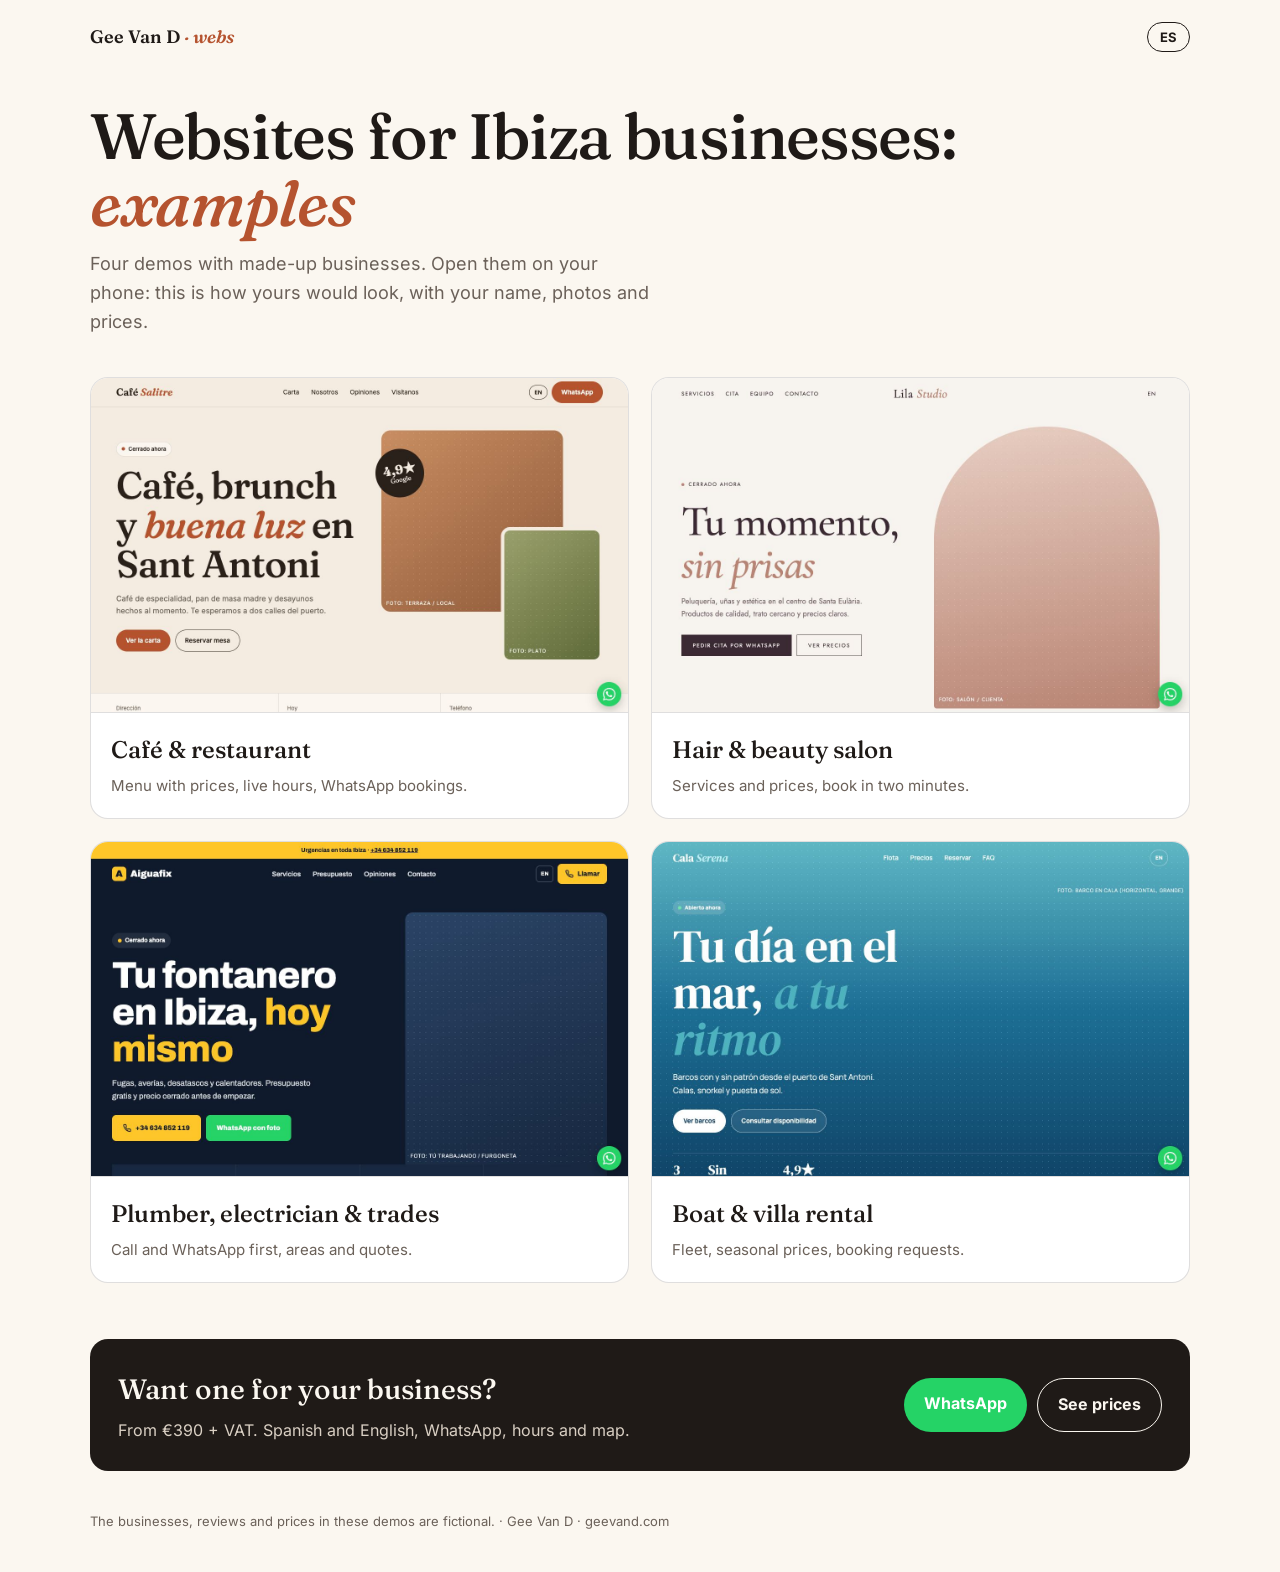
==== index.html @ 306f0357 "Add Ibiza local-business website demos Co-Authored-By: Claude Opus 5.5 <noreply@anthropic.com>" ====
<!doctype html>
<html lang="es">
<head>
<meta charset="utf-8">
<meta name="robots" content="noindex, nofollow">
<meta name="viewport" content="width=device-width, initial-scale=1">
<title>Gee Van D · Demos de webs para negocios de Ibiza</title>
<meta name="description" content="Ejemplos de webs para negocios locales de Ibiza: café, salón de belleza, oficios y alquiler de barcos.">
<style>
  @font-face { font-family: "Fraunces"; src: url(cafe/fonts/fraunces-latin-wght-normal.woff2) format("woff2"); font-weight: 100 900; }
  @font-face { font-family: "Fraunces"; src: url(cafe/fonts/fraunces-latin-wght-italic.woff2) format("woff2"); font-weight: 100 900; font-style: italic; }
  @font-face { font-family: "Inter"; src: url(cafe/fonts/inter-latin-wght-normal.woff2) format("woff2"); font-weight: 100 900; }
  :root { --ink: #1f1a17; --muted: #6b6159; --paper: #fbf7f0; --terra: #b5532f; --line: rgba(31,26,23,.14); }
  * { box-sizing: border-box; }
  body { margin: 0; background: var(--paper); color: var(--ink); font: 16px/1.6 "Inter", system-ui, sans-serif; }
  html[data-lang="es"] [lang="en"], html[data-lang="en"] [lang="es"], html:not([data-lang]) [lang="en"] { display: none !important; }
  .wrap { width: min(1100px, 100% - 32px); margin-inline: auto; }
  header { display: flex; justify-content: space-between; align-items: center; padding: 22px 0; }
  .brand { font-family: "Fraunces", serif; font-weight: 600; font-size: 18px; }
  .brand i { color: var(--terra); }
  button.lang { border: 1.5px solid var(--ink); background: none; border-radius: 99px; padding: 6px 12px; font: 700 13px "Inter", sans-serif; cursor: pointer; color: var(--ink); }
  h1 { font-family: "Fraunces", Georgia, serif; font-weight: 500; font-size: clamp(36px, 6vw, 64px); line-height: 1.05; letter-spacing: -.02em; margin: 28px 0 14px; }
  h1 em { color: var(--terra); }
  .lead { font-size: 18px; color: var(--muted); max-width: 52ch; margin: 0 0 40px; }
  .grid { display: grid; grid-template-columns: repeat(2, 1fr); gap: 22px; }
  .card { display: block; text-decoration: none; color: inherit; background: #fff; border: 1px solid var(--line); border-radius: 18px; overflow: hidden; transition: transform .2s, box-shadow .2s; }
  .card:hover { transform: translateY(-3px); box-shadow: 0 12px 30px rgba(0,0,0,.08); }
  .card img { display: block; width: 100%; aspect-ratio: 16 / 10; object-fit: cover; object-position: top; border-bottom: 1px solid var(--line); }
  .card div { padding: 18px 20px 20px; }
  .card h2 { font-family: "Fraunces", serif; font-weight: 500; font-size: 24px; margin: 0 0 4px; }
  .card p { margin: 0; color: var(--muted); font-size: 15px; }
  .cta { margin: 56px 0 40px; padding: 28px; border-radius: 18px; background: var(--ink); color: var(--paper); display: flex; justify-content: space-between; align-items: center; gap: 20px; flex-wrap: wrap; }
  .cta h2 { font-family: "Fraunces", serif; font-weight: 500; font-size: 28px; margin: 0; }
  .cta p { margin: 6px 0 0; color: #d9cfc3; }
  .btns { display: flex; gap: 10px; flex-wrap: wrap; }
  .btn { display: inline-block; padding: 13px 20px; border-radius: 99px; text-decoration: none; font-weight: 700; }
  .btn.wa { background: #25D366; color: #fff; }
  .btn.pdf { border: 1.5px solid var(--paper); color: var(--paper); }
  footer { padding: 0 0 40px; font-size: 13px; color: var(--muted); }
  @media (max-width: 760px) { .grid { grid-template-columns: 1fr; } }
</style>
</head>
<body>
<div class="wrap">
  <header>
    <div class="brand">Gee Van D <i>· webs</i></div>
    <button class="lang" type="button" id="lang">EN</button>
  </header>

  <h1><span lang="es">Webs para negocios de Ibiza: <em>ejemplos</em></span><span lang="en">Websites for Ibiza businesses: <em>examples</em></span></h1>
  <p class="lead"><span lang="es">Cuatro demos con negocios inventados. Ábrelas en el móvil: así quedaría la tuya, con tu nombre, tus fotos y tus precios.</span><span lang="en">Four demos with made-up businesses. Open them on your phone: this is how yours would look, with your name, photos and prices.</span></p>

  <div class="grid">
    <a class="card" href="cafe/"><img src="thumbs/cafe.jpg" alt="" loading="lazy"><div><h2><span lang="es">Café y restaurante</span><span lang="en">Café &amp; restaurant</span></h2><p><span lang="es">Carta con precios, horario en vivo, reservas por WhatsApp.</span><span lang="en">Menu with prices, live hours, WhatsApp bookings.</span></p></div></a>
    <a class="card" href="salon/"><img src="thumbs/salon.jpg" alt="" loading="lazy"><div><h2><span lang="es">Peluquería y estética</span><span lang="en">Hair &amp; beauty salon</span></h2><p><span lang="es">Lista de servicios y precios, cita en dos minutos.</span><span lang="en">Services and prices, book in two minutes.</span></p></div></a>
    <a class="card" href="trades/"><img src="thumbs/trades.jpg" alt="" loading="lazy"><div><h2><span lang="es">Fontanero, electricista y oficios</span><span lang="en">Plumber, electrician &amp; trades</span></h2><p><span lang="es">Llamada y WhatsApp primero, zonas y presupuesto.</span><span lang="en">Call and WhatsApp first, areas and quotes.</span></p></div></a>
    <a class="card" href="rental/"><img src="thumbs/rental.jpg" alt="" loading="lazy"><div><h2><span lang="es">Alquiler de barcos y villas</span><span lang="en">Boat &amp; villa rental</span></h2><p><span lang="es">Flota, precios por temporada, solicitud de reserva.</span><span lang="en">Fleet, seasonal prices, booking requests.</span></p></div></a>
  </div>

  <div class="cta">
    <div>
      <h2><span lang="es">¿Quieres la tuya?</span><span lang="en">Want one for your business?</span></h2>
      <p><span lang="es">Desde 390 € + IVA. Español e inglés, WhatsApp, horario y mapa.</span><span lang="en">From €390 + VAT. Spanish and English, WhatsApp, hours and map.</span></p>
    </div>
    <div class="btns">
      <a class="btn wa" id="wa" href="https://wa.me/34634852119" target="_blank" rel="noopener">WhatsApp</a>
      <a class="btn pdf" href="Gee-Van-D-Webs-Ibiza-Precios.pdf" target="_blank" rel="noopener"><span lang="es">Ver precios</span><span lang="en">See prices</span></a>
    </div>
  </div>

  <footer><span lang="es">Los negocios, reseñas y precios de las demos son ficticios.</span><span lang="en">The businesses, reviews and prices in these demos are fictional.</span> · Gee Van D · geevand.com</footer>
</div>
<script>
  (function () {
    var root = document.documentElement, btn = document.getElementById('lang'), wa = document.getElementById('wa');
    var msg = { es: 'Hola Gee, he visto las demos y me interesa una web.', en: "Hi Gee, I saw the demos and I'm interested in a website." };
    function set(l) {
      root.setAttribute('data-lang', l); root.lang = l; btn.textContent = l === 'es' ? 'EN' : 'ES';
      wa.href = 'https://wa.me/34634852119?text=' + encodeURIComponent(msg[l]);
      try { localStorage.setItem('lang', l); } catch (e) {}
    }
    var saved; try { saved = localStorage.getItem('lang'); } catch (e) {}
    set(saved === 'es' || saved === 'en' ? saved : ((navigator.language || 'es').toLowerCase().indexOf('es') === 0 ? 'es' : 'en'));
    btn.addEventListener('click', function () { set(root.getAttribute('data-lang') === 'es' ? 'en' : 'es'); });
  })();
</script>
</body>
</html>
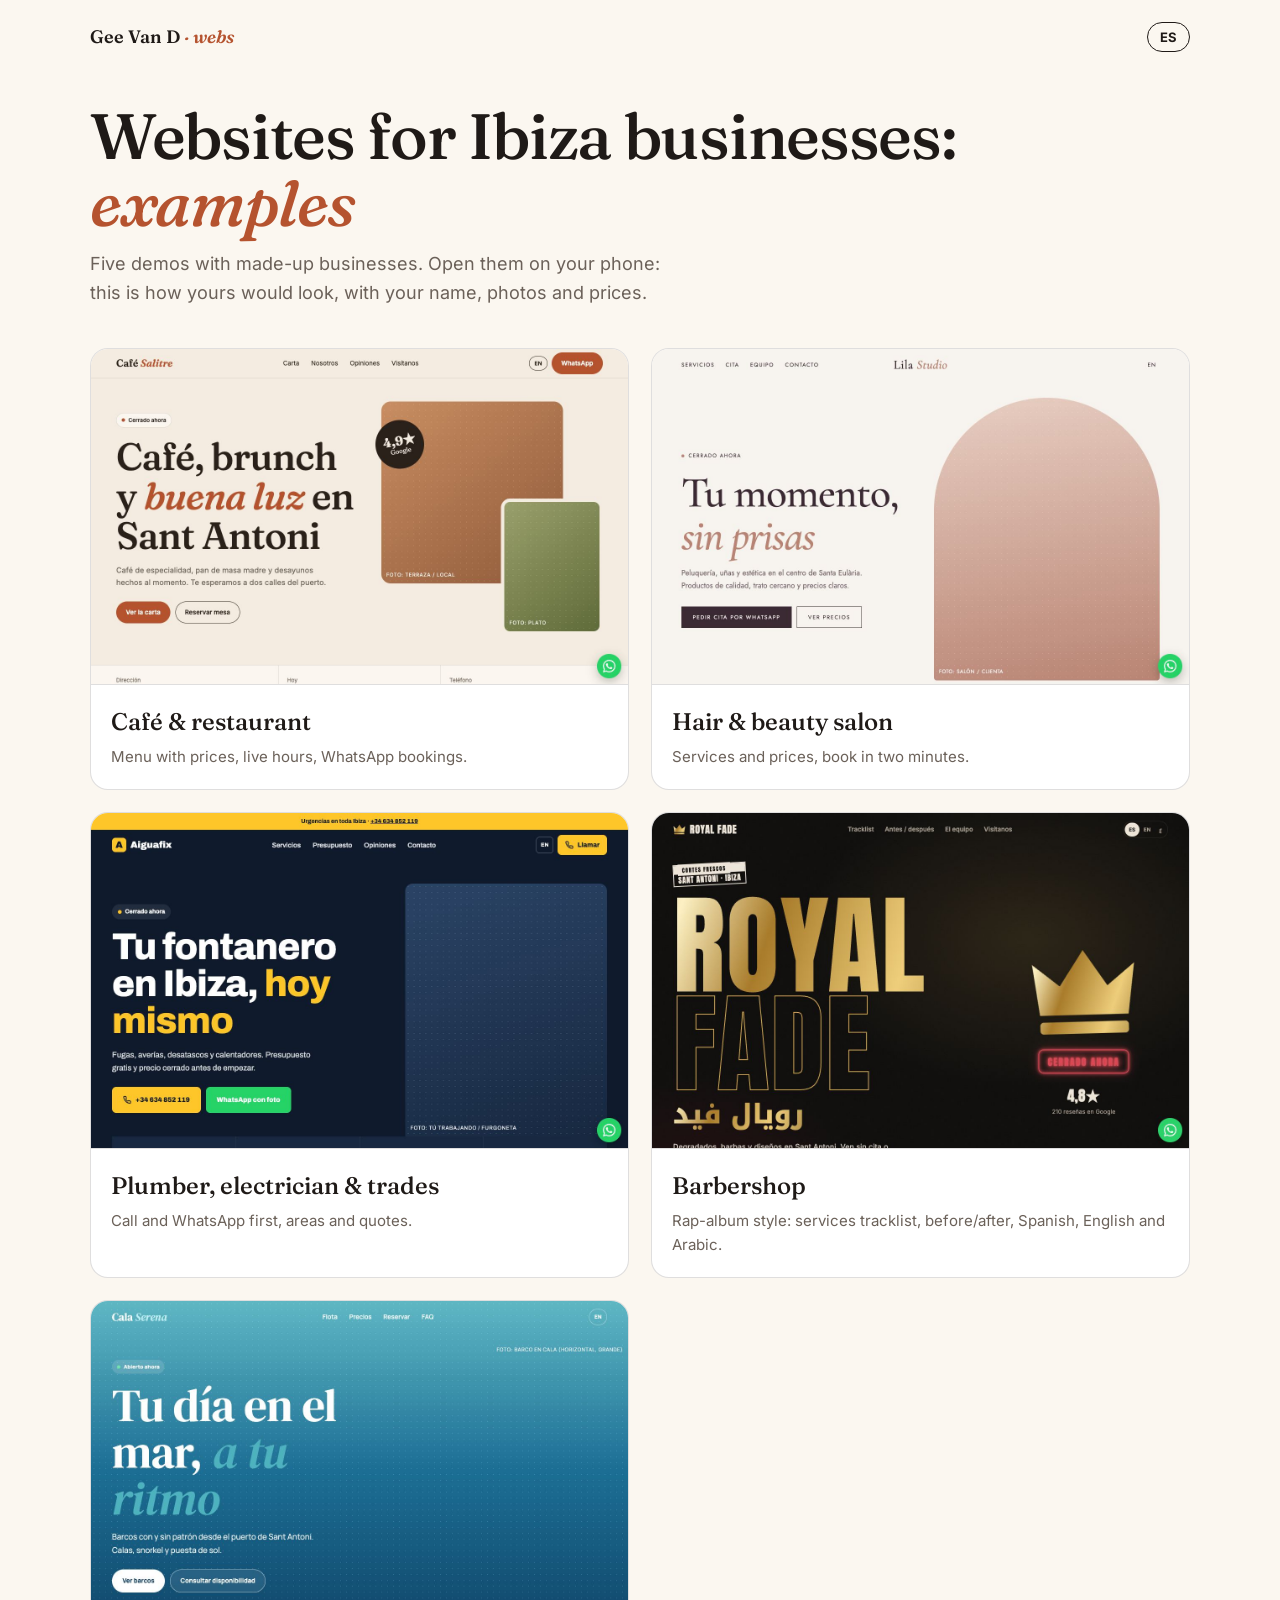
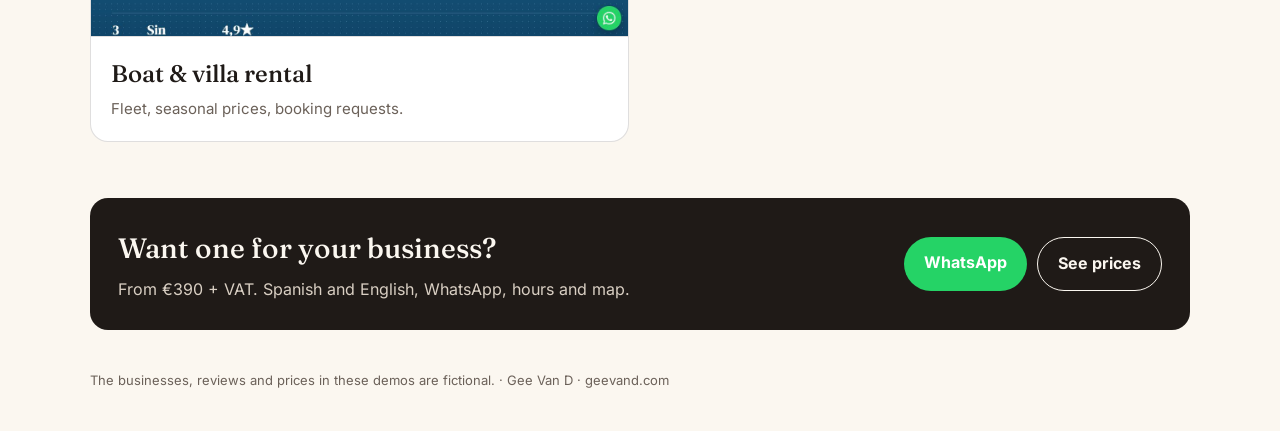
==== commit b4365e97: "Add barber demo and KingBarber proposal Co-Authored-By: Claude Opus 5.5 <noreply@anthropic.com>" ====
--- a/index.html
+++ b/index.html
@@ -3,6 +3,7 @@
 <head>
 <meta charset="utf-8">
 <meta name="robots" content="noindex, nofollow">
+<link rel="icon" href="data:,">
 <meta name="viewport" content="width=device-width, initial-scale=1">
 <title>Gee Van D · Demos de webs para negocios de Ibiza</title>
 <meta name="description" content="Ejemplos de webs para negocios locales de Ibiza: café, salón de belleza, oficios y alquiler de barcos.">
@@ -48,12 +49,13 @@
   </header>
 
   <h1><span lang="es">Webs para negocios de Ibiza: <em>ejemplos</em></span><span lang="en">Websites for Ibiza businesses: <em>examples</em></span></h1>
-  <p class="lead"><span lang="es">Cuatro demos con negocios inventados. Ábrelas en el móvil: así quedaría la tuya, con tu nombre, tus fotos y tus precios.</span><span lang="en">Four demos with made-up businesses. Open them on your phone: this is how yours would look, with your name, photos and prices.</span></p>
+  <p class="lead"><span lang="es">Cinco demos con negocios inventados. Ábrelas en el móvil: así quedaría la tuya, con tu nombre, tus fotos y tus precios.</span><span lang="en">Five demos with made-up businesses. Open them on your phone: this is how yours would look, with your name, photos and prices.</span></p>
 
   <div class="grid">
     <a class="card" href="cafe/"><img src="thumbs/cafe.jpg" alt="" loading="lazy"><div><h2><span lang="es">Café y restaurante</span><span lang="en">Café &amp; restaurant</span></h2><p><span lang="es">Carta con precios, horario en vivo, reservas por WhatsApp.</span><span lang="en">Menu with prices, live hours, WhatsApp bookings.</span></p></div></a>
     <a class="card" href="salon/"><img src="thumbs/salon.jpg" alt="" loading="lazy"><div><h2><span lang="es">Peluquería y estética</span><span lang="en">Hair &amp; beauty salon</span></h2><p><span lang="es">Lista de servicios y precios, cita en dos minutos.</span><span lang="en">Services and prices, book in two minutes.</span></p></div></a>
     <a class="card" href="trades/"><img src="thumbs/trades.jpg" alt="" loading="lazy"><div><h2><span lang="es">Fontanero, electricista y oficios</span><span lang="en">Plumber, electrician &amp; trades</span></h2><p><span lang="es">Llamada y WhatsApp primero, zonas y presupuesto.</span><span lang="en">Call and WhatsApp first, areas and quotes.</span></p></div></a>
+    <a class="card" href="barber/"><img src="thumbs/barber.jpg" alt="" loading="lazy"><div><h2><span lang="es">Barbería</span><span lang="en">Barbershop</span></h2><p><span lang="es">Estilo disco de rap: tracklist de servicios, antes/después, español, inglés y árabe.</span><span lang="en">Rap-album style: services tracklist, before/after, Spanish, English and Arabic.</span></p></div></a>
     <a class="card" href="rental/"><img src="thumbs/rental.jpg" alt="" loading="lazy"><div><h2><span lang="es">Alquiler de barcos y villas</span><span lang="en">Boat &amp; villa rental</span></h2><p><span lang="es">Flota, precios por temporada, solicitud de reserva.</span><span lang="en">Fleet, seasonal prices, booking requests.</span></p></div></a>
   </div>
 
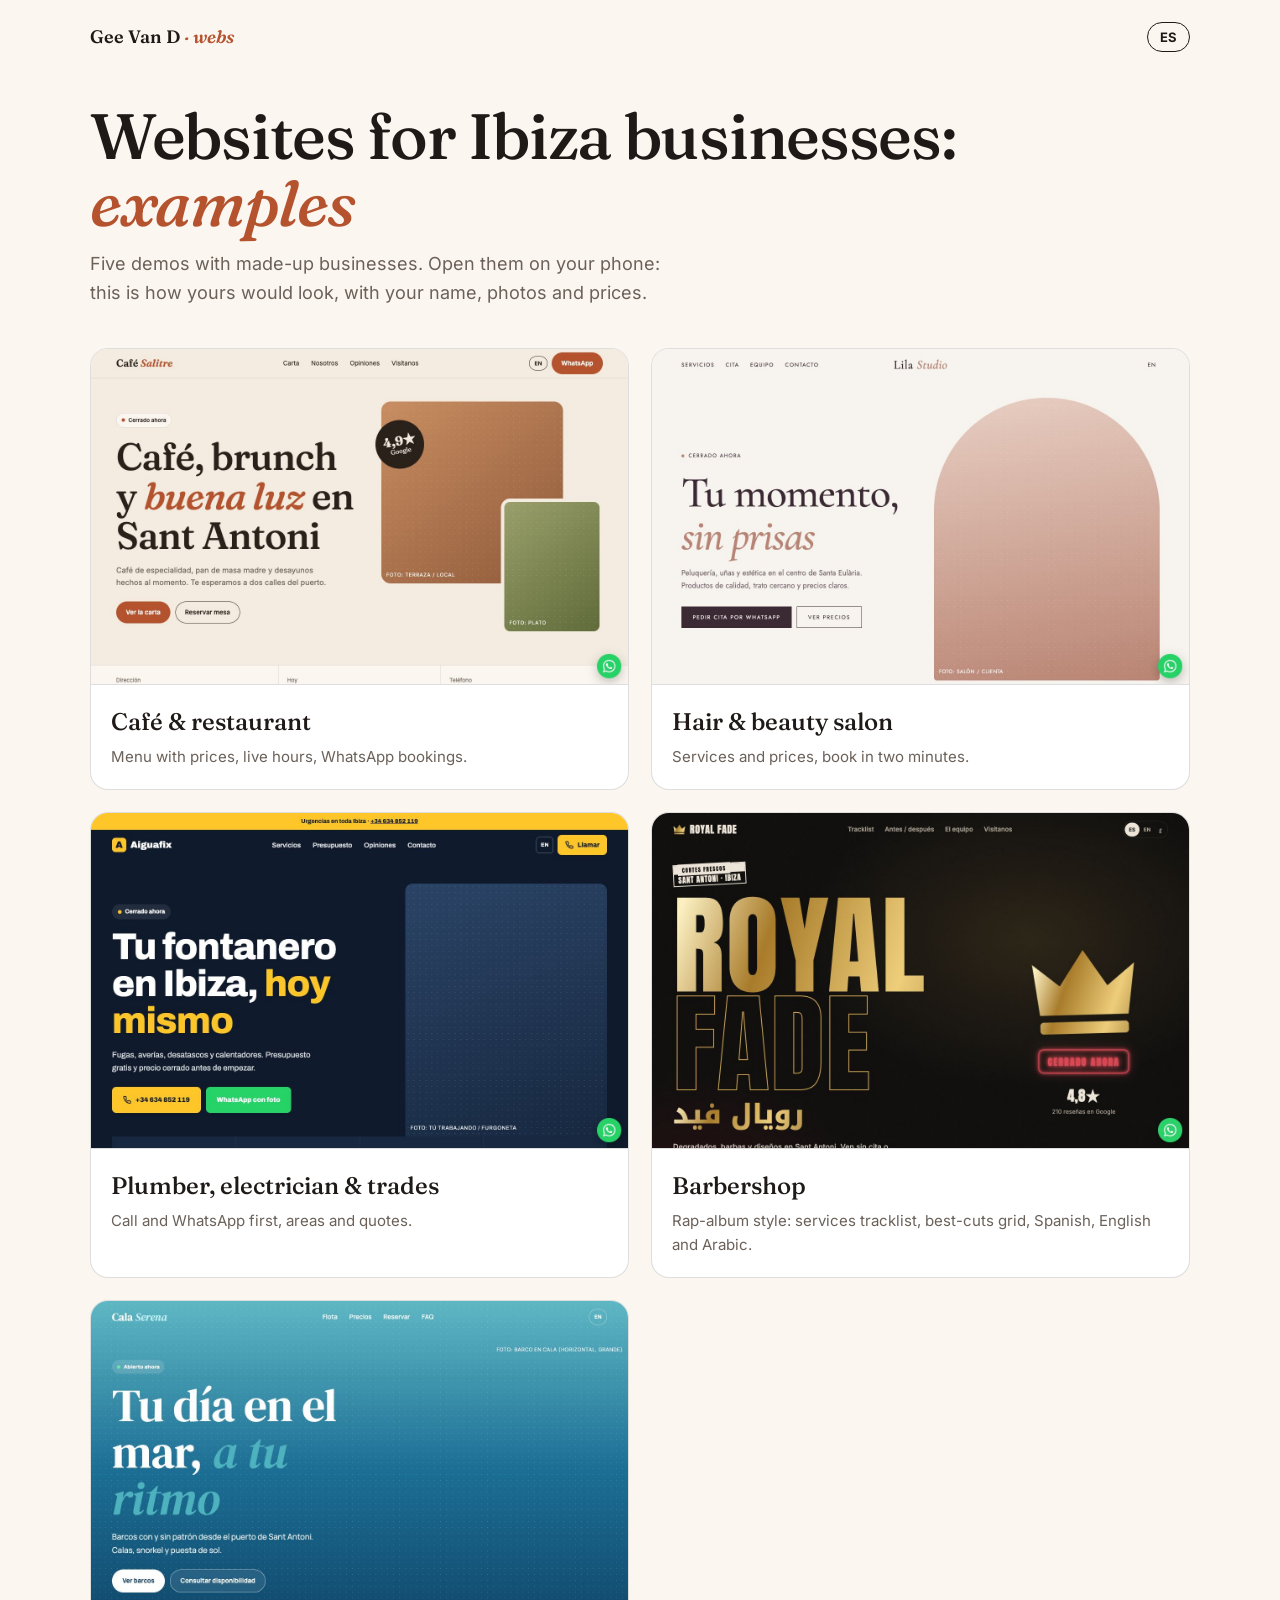
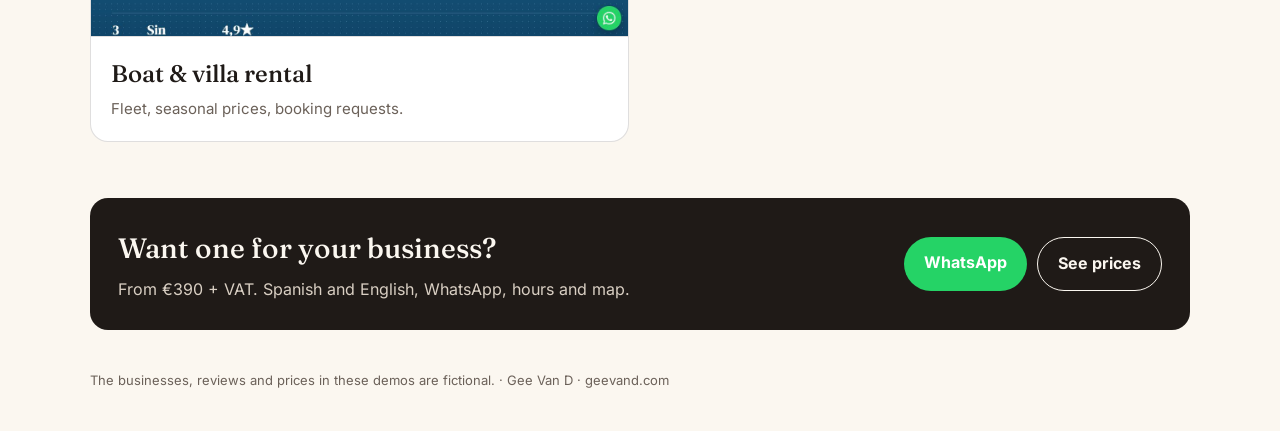
==== commit 87c8a1b1: "Replace before/after slider with best-cuts grid Co-Authored-By: Claude Opus 5.5 <noreply@anthropic.c" ====
--- a/index.html
+++ b/index.html
@@ -55,7 +55,7 @@
     <a class="card" href="cafe/"><img src="thumbs/cafe.jpg" alt="" loading="lazy"><div><h2><span lang="es">Café y restaurante</span><span lang="en">Café &amp; restaurant</span></h2><p><span lang="es">Carta con precios, horario en vivo, reservas por WhatsApp.</span><span lang="en">Menu with prices, live hours, WhatsApp bookings.</span></p></div></a>
     <a class="card" href="salon/"><img src="thumbs/salon.jpg" alt="" loading="lazy"><div><h2><span lang="es">Peluquería y estética</span><span lang="en">Hair &amp; beauty salon</span></h2><p><span lang="es">Lista de servicios y precios, cita en dos minutos.</span><span lang="en">Services and prices, book in two minutes.</span></p></div></a>
     <a class="card" href="trades/"><img src="thumbs/trades.jpg" alt="" loading="lazy"><div><h2><span lang="es">Fontanero, electricista y oficios</span><span lang="en">Plumber, electrician &amp; trades</span></h2><p><span lang="es">Llamada y WhatsApp primero, zonas y presupuesto.</span><span lang="en">Call and WhatsApp first, areas and quotes.</span></p></div></a>
-    <a class="card" href="barber/"><img src="thumbs/barber.jpg" alt="" loading="lazy"><div><h2><span lang="es">Barbería</span><span lang="en">Barbershop</span></h2><p><span lang="es">Estilo disco de rap: tracklist de servicios, antes/después, español, inglés y árabe.</span><span lang="en">Rap-album style: services tracklist, before/after, Spanish, English and Arabic.</span></p></div></a>
+    <a class="card" href="barber/"><img src="thumbs/barber.jpg" alt="" loading="lazy"><div><h2><span lang="es">Barbería</span><span lang="en">Barbershop</span></h2><p><span lang="es">Estilo disco de rap: tracklist de servicios, galería de cortes, español, inglés y árabe.</span><span lang="en">Rap-album style: services tracklist, best-cuts grid, Spanish, English and Arabic.</span></p></div></a>
     <a class="card" href="rental/"><img src="thumbs/rental.jpg" alt="" loading="lazy"><div><h2><span lang="es">Alquiler de barcos y villas</span><span lang="en">Boat &amp; villa rental</span></h2><p><span lang="es">Flota, precios por temporada, solicitud de reserva.</span><span lang="en">Fleet, seasonal prices, booking requests.</span></p></div></a>
   </div>
 
